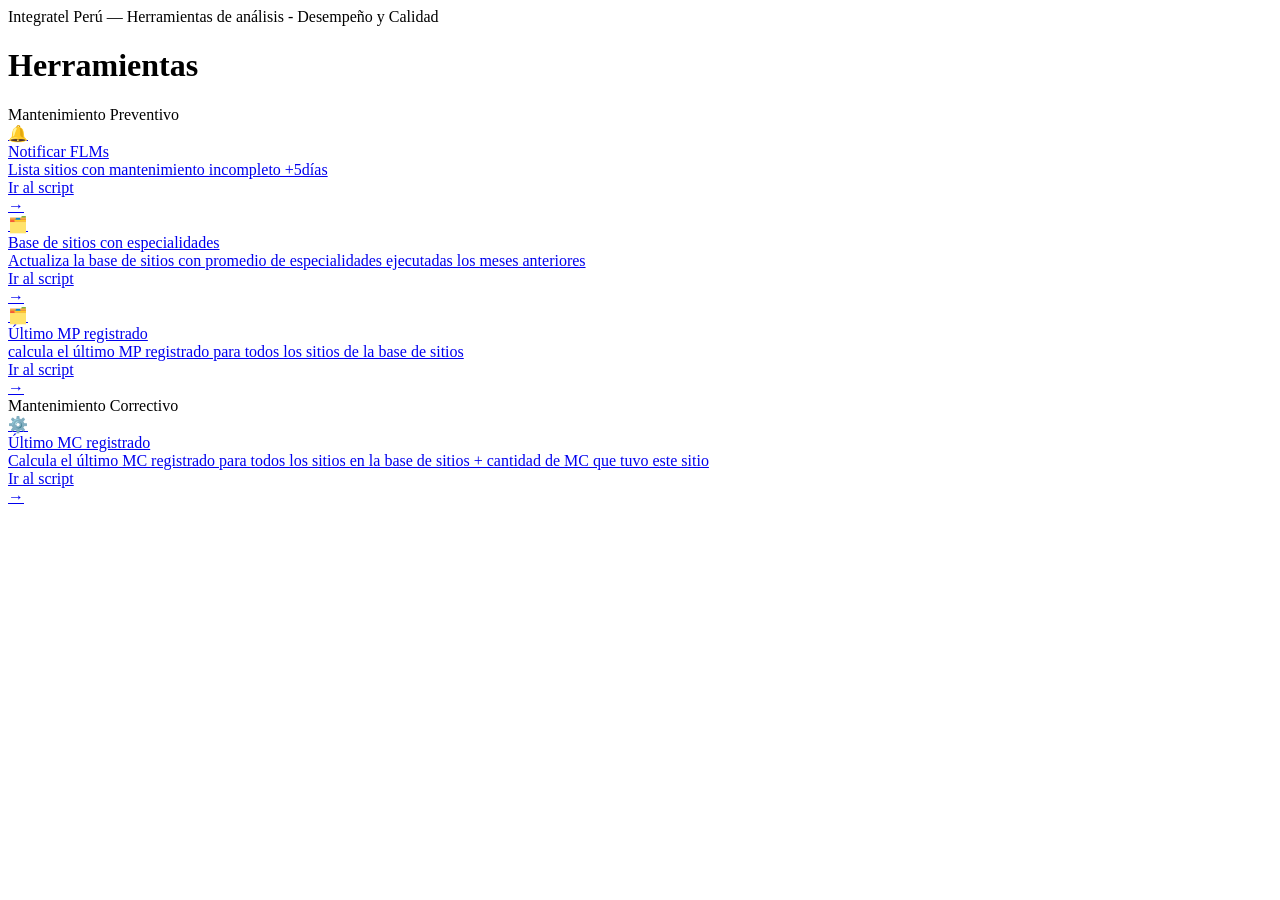
==== index.html @ 6bd82b21 "Create index.html" ====
<!DOCTYPE html>
<html lang="es">
<head>
    <meta charset="UTF-8">
    <meta name="viewport" content="width=device-width, initial-scale=1.0">
    <title>Maintenance Analysis Tools</title>
    <link href="https://fonts.googleapis.com/css2?family=DM+Serif+Display:ital@0;1&family=DM+Mono:wght@300;400;500&display=swap" rel="stylesheet">
    <link rel="stylesheet" href="style.css">
    
</head>
<body>
    <div class="wrapper">

        <header>
            <div class="eyebrow">Integratel Perú — Herramientas de análisis - Desempeño y Calidad</div>
            <h1>Herramientas<br><em></em></h1>
        </header>
 
        <!-- CATEGORÍA 1: Mantenimiento Preventivo -->
        <!-- Agregar "como modificar la pagina" -->
        <section class="category">
            <div class="category-header">
                <span class="category-label">Mantenimiento Preventivo</span>
                <div class="category-line"></div>
            </div>
            <div class="notebooks">
                <a class="notebook-card"
                # MODIFICAR USUARIO
                   href="vscode://file/C:/Users/lcadillom/OneDrive - Integratel Per%C3%BA/Proyectos/Base de sitios con especialidades/sitiosIncompletos.ipynb"
                   target="_blank">
                    <div class="nb-icon">🔔</div>
                    <div class="nb-content">
                        <div class="nb-name">Notificar FLMs</div>
                        <div class="nb-desc">Lista sitios con mantenimiento incompleto +5días </div>
                    </div>
                    <div class="nb-meta"><span class="nb-tag">Ir al script</span></div>
                    <div class="nb-arrow">→</div>
                </a>

                <a class="notebook-card"
                   href="vscode://file/C:/Users/lcadillom/OneDrive - Integratel Per%C3%BA/Proyectos/Base de sitios con especialidades/revisionEspecialidades.ipynb"
                   target="_blank">
                    <div class="nb-icon">🗂️</div>
                    <div class="nb-content">
                        <div class="nb-name">Base de sitios con especialidades</div>
                        <div class="nb-desc">Actualiza la base de sitios con promedio de especialidades ejecutadas los meses anteriores</div>
                    </div>
                    <div class="nb-meta"><span class="nb-tag">Ir al script</span></div>
                    <div class="nb-arrow">→</div>
                </a>

                
                <a class="notebook-card"href="vscode://file/C:/Users/lcadillom/OneDrive - Integratel Per%C3%BA/Proyectos/Base de sitios con especialidades/ultimoPreventivo.ipynb" target="_blank">
                    <div class="nb-icon">🗂️</div>
                    <div class="nb-content">
                        <div class="nb-name">Último MP registrado</div>
                        <div class="nb-desc">calcula el último MP registrado para todos los sitios de la base de sitios</div>
                    </div>
                    <div class="nb-meta"><span class="nb-tag">Ir al script</span></div>
                    <div class="nb-arrow">→</div>
                </a>
               
            </div>
        </section>

        <!-- CATEGORÍA 2: Mantenimiento Correctivo -->
        <section class="category">
            <div class="category-header">
                <span class="category-label">Mantenimiento Correctivo</span>
                <div class="category-line"></div>
            </div>
            <div class="notebooks">
                <!-- Agrega notebooks de Mantenimiento aquí -->
                <a class="notebook-card" href="vscode://file/C:/Users/lcadillom/OneDrive - Integratel Per%C3%BA/Proyectos/Base de sitios con especialidades/revisionCorrectivo.ipynb" ">
                    <div class="nb-icon">⚙️</div>
                    <div class="nb-content">
                        <div class="nb-name">Último MC registrado</div>
                        <div class="nb-desc">Calcula el último MC registrado para todos los sitios en la base de sitios + cantidad de MC que tuvo este sitio</div>
                    </div>
                    <div class="nb-meta"><span class="nb-tag">Ir al script</span></div>
                    <div class="nb-arrow">→</div>
                </a>
            </div>
        </section>

        <!-- CATEGORÍA 3: Reportes 
        <section class="category">
            <div class="category-header">
                <span class="category-label">Reportes</span>
                <div class="category-line"></div>
            </div>
            <div class="notebooks">
                <a class="notebook-card" href="#" style="pointer-events:none; opacity:0.4;">
                    <div class="nb-icon">📊</div>
                    <div class="nb-content">
                        <div class="nb-name">— próximamente —</div>
                        <div class="nb-desc">Notebooks de reportes en preparación</div>
                    </div>
                    <div class="nb-meta"><span class="nb-tag">pendiente</span></div>
                    <div class="nb-arrow">→</div>
                </a>
            </div>
        </section>
        -->
      
    </div>
</body>
</html>
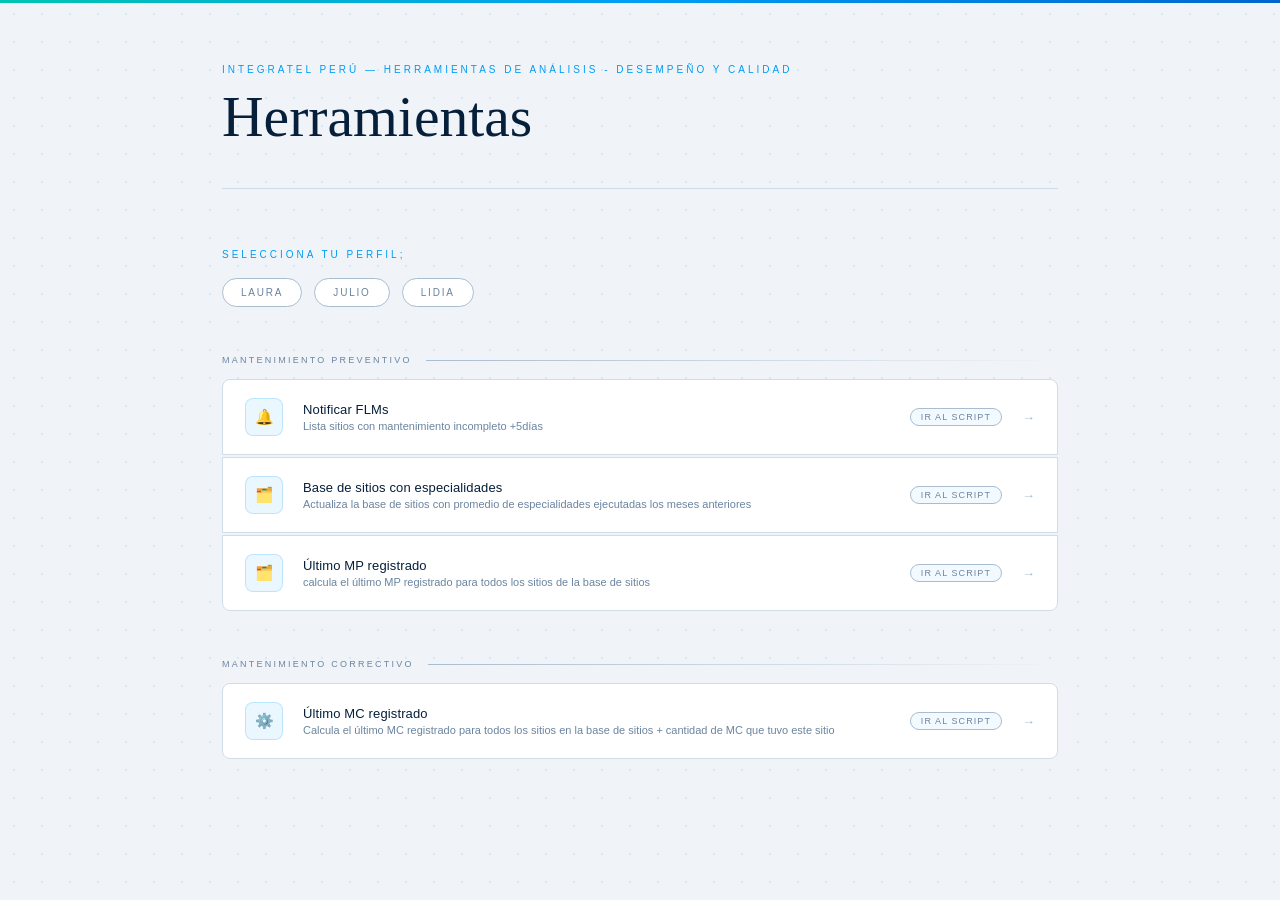
==== commit ef146bbe: "cambio de usuario con botón" ====
--- a/index.html
+++ b/index.html
@@ -3,18 +3,29 @@
 <head>
     <meta charset="UTF-8">
     <meta name="viewport" content="width=device-width, initial-scale=1.0">
-    <title>Maintenance Analysis Tools</title>
+    <title>Herramientas - D&C</title>
     <link href="https://fonts.googleapis.com/css2?family=DM+Serif+Display:ital@0;1&family=DM+Mono:wght@300;400;500&display=swap" rel="stylesheet">
     <link rel="stylesheet" href="style.css">
     
 </head>
 <body>
+    <script src="script.js"></script>
     <div class="wrapper">
 
         <header>
             <div class="eyebrow">Integratel Perú — Herramientas de análisis - Desempeño y Calidad</div>
-            <h1>Herramientas<br><em></em></h1>
+            <h1>Herramientas</h1>
         </header>
+
+        <section class="user-section">
+            <div class="eyebrow">Selecciona tu perfil;</div>
+
+            <div class="user-buttons">
+                <button class="user-btn" onclick="cambiarUsuario('lcadillom')">Laura</button>
+                <button class="user-btn" onclick="cambiarUsuario('jlopezh')">Julio</button>
+                <button class="user-btn" onclick="cambiarUsuario('...')">Lidia</button>
+            </div>
+        </section>
  
         <!-- CATEGORÍA 1: Mantenimiento Preventivo -->
         <!-- Agregar "como modificar la pagina" -->
--- a/style.css
+++ b/style.css
@@ -0,0 +1,361 @@
+:root {
+    --bg: #f0f4f8;
+    --surface: #ffffff;
+    --surface-2: #f5f9fc;
+    --border: #d0dce8;
+    --border-strong: #a8bdd0;
+    --accent: #019DF4;
+    --accent-dim: rgba(1, 157, 244, 0.08);
+    --accent-mid: rgba(1, 157, 244, 0.18);
+    --text: #061f3a;
+    --text-muted: #6b84a0;
+    --green: #00C4B3;
+}
+
+* {
+    margin: 0;
+    padding: 0;
+    box-sizing: border-box;
+}
+
+body {
+    background: var(--bg);
+    color: var(--text);
+    font-family: 'Jost', sans-serif;
+    min-height: 100vh;
+    padding: 0;
+    overflow-x: hidden;
+}
+
+/* Delicate dot pattern background */
+body::before {
+    content: '';
+    position: fixed;
+    inset: 0;
+    background-image: radial-gradient(circle, rgba(1,157,244,0.12) 1px, transparent 1px);
+    background-size: 28px 28px;
+    pointer-events: none;
+    z-index: 0;
+}
+
+/* Soft top bar accent — franja Movistar */
+body::after {
+    content: '';
+    position: fixed;
+    top: 0;
+    left: 0;
+    right: 0;
+    height: 3px;
+    background: linear-gradient(90deg, #00C4B3, #019DF4, #0066CC);
+    z-index: 10;
+}
+
+.wrapper {
+    position: relative;
+    z-index: 1;
+    max-width: 900px;
+    margin: 0 auto;
+    padding: 64px 32px 80px;
+}
+
+/* Header */
+header {
+    margin-bottom: 60px;
+    border-bottom: 1px solid var(--border);
+    padding-bottom: 40px;
+}
+
+.eyebrow {
+    font-size: 10px;
+    letter-spacing: 0.3em;
+    text-transform: uppercase;
+    color: var(--accent);
+    font-weight: 500;
+    margin-bottom: 10px;
+}
+
+h1 {
+    font-family: 'Cormorant Garamond', serif;
+    font-size: clamp(2.4rem, 5vw, 3.6rem);
+    font-weight: 300;
+    line-height: 1.1;
+    color: var(--text);
+}
+
+h1 em {
+    font-style: italic;
+    font-weight: 400;
+    color: var(--accent);
+}
+
+.subtitle {
+    font-size: 11px;
+    color: var(--text-muted);
+    letter-spacing: 0.08em;
+    margin-top: 18px;
+    font-weight: 300;
+}
+
+/* Categories */
+.category {
+    margin-bottom: 48px;
+    opacity: 0;
+    transform: translateY(14px);
+    animation: fadeUp 0.5s ease forwards;
+}
+
+.category:nth-child(1) { animation-delay: 0.1s; }
+.category:nth-child(2) { animation-delay: 0.2s; }
+.category:nth-child(3) { animation-delay: 0.3s; }
+.category:nth-child(4) { animation-delay: 0.4s; }
+
+@keyframes fadeUp {
+    to { opacity: 1; transform: translateY(0); }
+}
+
+.category-header {
+    display: flex;
+    align-items: center;
+    gap: 14px;
+    margin-bottom: 14px;
+}
+
+.category-label {
+    font-size: 9px;
+    letter-spacing: 0.25em;
+    text-transform: uppercase;
+    color: var(--text-muted);
+    font-weight: 500;
+    white-space: nowrap;
+}
+
+.category-line {
+    flex: 1;
+    height: 1px;
+    background: linear-gradient(90deg, var(--border-strong), transparent);
+}
+
+/* Notebook cards */
+.notebooks {
+    display: grid;
+    gap: 2px;
+}
+
+.notebook-card {
+    display: flex;
+    align-items: center;
+    gap: 20px;
+    padding: 18px 22px;
+    background: var(--surface);
+    border: 1px solid var(--border);
+    text-decoration: none;
+    transition: all 0.25s ease;
+    position: relative;
+    overflow: hidden;
+}
+
+.notebook-card:first-child {
+    border-radius: 8px 8px 0 0;
+}
+
+.notebook-card:last-child {
+    border-radius: 0 0 8px 8px;
+}
+
+.notebook-card:only-child {
+    border-radius: 8px;
+}
+
+.notebook-card::before {
+    content: '';
+    position: absolute;
+    left: 0;
+    top: 0;
+    bottom: 0;
+    width: 3px;
+    background: linear-gradient(180deg, #00C4B3, #019DF4);
+    transform: scaleY(0);
+    transition: transform 0.25s ease;
+    border-radius: 0 2px 2px 0;
+}
+
+.notebook-card:hover {
+    background: var(--surface-2);
+    border-color: rgba(1,157,244,0.35);
+    box-shadow: 0 2px 16px rgba(1,157,244,0.1);
+}
+
+.notebook-card:hover::before {
+    transform: scaleY(1);
+}
+
+.nb-icon {
+    width: 38px;
+    height: 38px;
+    background: var(--accent-dim);
+    border: 1px solid rgba(1,157,244,0.2);
+    border-radius: 8px;
+    display: flex;
+    align-items: center;
+    justify-content: center;
+    flex-shrink: 0;
+    font-size: 15px;
+    transition: all 0.25s ease;
+}
+
+.notebook-card:hover .nb-icon {
+    background: var(--accent-mid);
+    border-color: rgba(1,157,244,0.4);
+}
+
+.nb-content {
+    flex: 1;
+    min-width: 0;
+}
+
+.nb-name {
+    font-size: 13px;
+    font-weight: 500;
+    color: var(--text);
+    white-space: nowrap;
+    overflow: hidden;
+    text-overflow: ellipsis;
+    transition: color 0.2s;
+    letter-spacing: 0.01em;
+}
+
+.notebook-card:hover .nb-name {
+    color: var(--accent);
+}
+
+.nb-desc {
+    font-size: 11px;
+    color: var(--text-muted);
+    margin-top: 3px;
+    white-space: nowrap;
+    overflow: hidden;
+    text-overflow: ellipsis;
+    font-weight: 300;
+}
+
+.nb-meta {
+    font-size: 10px;
+    color: var(--text-muted);
+    flex-shrink: 0;
+    text-align: right;
+}
+
+.nb-tag {
+    display: inline-block;
+    padding: 3px 10px;
+    border: 1px solid var(--border-strong);
+    border-radius: 20px;
+    font-size: 9px;
+    letter-spacing: 0.12em;
+    text-transform: uppercase;
+    color: var(--text-muted);
+    background: rgba(1,157,244,0.05);
+}
+
+.nb-arrow {
+    color: var(--border-strong);
+    font-size: 13px;
+    flex-shrink: 0;
+    transition: all 0.25s ease;
+}
+
+.notebook-card:hover .nb-arrow {
+    color: var(--accent);
+    transform: translateX(4px);
+}
+
+/* Footer */
+footer {
+    margin-top: 72px;
+    padding-top: 24px;
+    border-top: 1px solid var(--border);
+    display: flex;
+    justify-content: space-between;
+    align-items: center;
+}
+
+.footer-text {
+    font-size: 10px;
+    color: var(--text-muted);
+    letter-spacing: 0.12em;
+    font-weight: 300;
+}
+
+.status-dot {
+    width: 6px;
+    height: 6px;
+    background: var(--green);
+    border-radius: 50%;
+    display: inline-block;
+    margin-right: 7px;
+    animation: pulse 2.5s ease infinite;
+}
+
+@keyframes pulse {
+    0%, 100% { opacity: 1; }
+    50% { opacity: 0.3; }
+}
+
+/* ===== Selector de usuario ===== */
+
+.user-section {
+    margin-bottom: 48px;
+}
+
+.user-buttons {
+    display: flex;
+    gap: 12px;
+    margin-top: 18px;
+    flex-wrap: wrap;
+}
+
+.user-btn {
+    padding: 8px 18px;
+    font-size: 10px;
+    letter-spacing: 0.18em;
+    text-transform: uppercase;
+    font-weight: 500;
+    border-radius: 20px;
+    border: 1px solid var(--border-strong);
+    background: var(--surface);
+    color: var(--text-muted);
+    cursor: pointer;
+    transition: all 0.25s ease;
+    position: relative;
+    overflow: hidden;
+}
+
+.user-btn:hover {
+    background: var(--accent-dim);
+    border-color: rgba(1,157,244,0.4);
+    color: var(--accent);
+}
+
+.user-btn.active {
+    background: var(--accent-mid);
+    border-color: var(--accent);
+    color: var(--accent);
+}
+
+.user-btn::after {
+    content: '';
+    position: absolute;
+    inset: 0;
+    background: linear-gradient(
+        120deg,
+        transparent 0%,
+        rgba(1,157,244,0.15) 50%,
+        transparent 100%
+    );
+    transform: translateX(-100%);
+    transition: transform 0.4s ease;
+}
+
+.user-btn:hover::after {
+    transform: translateX(100%);
+}
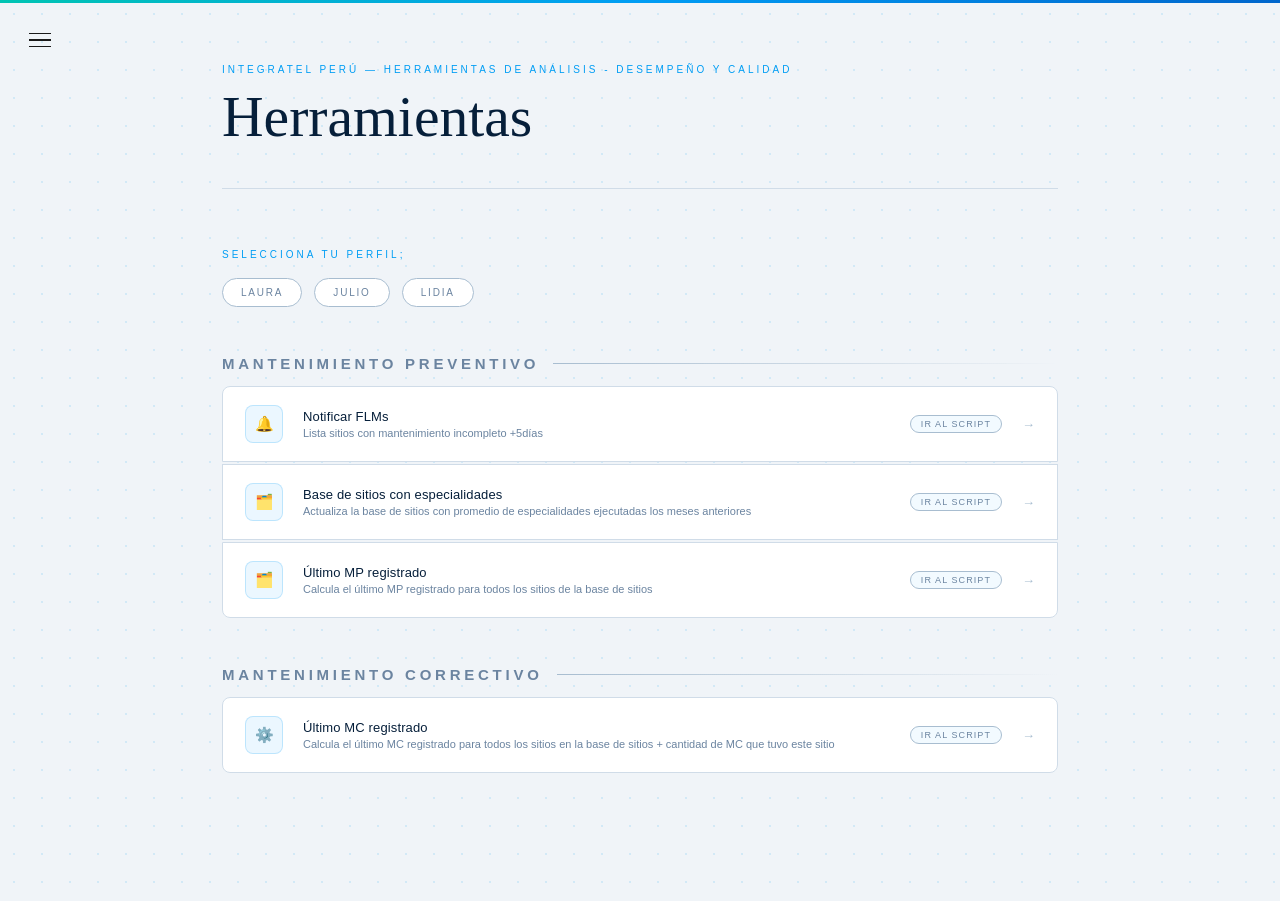
==== commit 92e341a1: "agregue side menu e instrucciones" ====
--- a/index.html
+++ b/index.html
@@ -6,9 +6,32 @@
     <title>Herramientas - D&C</title>
     <link href="https://fonts.googleapis.com/css2?family=DM+Serif+Display:ital@0;1&family=DM+Mono:wght@300;400;500&display=swap" rel="stylesheet">
     <link rel="stylesheet" href="style.css">
-    
+
 </head>
 <body>
+
+    <button class="hamburger" id="hamburger" aria-label="Abrir menú" onclick="toggleSidebar()">
+        <span></span><span></span><span></span>
+    </button>
+
+    <div class="sidebar-overlay" id="overlay" onclick="closeSidebar()"></div>
+
+    <aside class="sidebar" id="sidebar">
+        <div class="sidebar-brand">Integratel Perú<br>Desempeño &amp; Calidad</div>
+        <nav class="sidebar-nav">
+            <a class="sidebar-link active" href="index.html">
+                <span class="sl-left"><span class="sl-num">01</span>Herramientas</span>
+                <span class="sl-arrow">→</span>
+            </a>
+            
+            <a class="sidebar-link" href="instrucciones.html">
+                <span class="sl-left"><span class="sl-num">03</span>Instrucciones</span>
+                <span class="sl-arrow">→</span>
+            </a>
+        </nav>
+        <div class="sidebar-footer">Herramientas<br>de análisis</div>
+    </aside>
+
     <script src="script.js"></script>
     <div class="wrapper">
 
@@ -19,38 +42,29 @@
 
         <section class="user-section">
             <div class="eyebrow">Selecciona tu perfil;</div>
-
             <div class="user-buttons">
                 <button class="user-btn" onclick="cambiarUsuario('lcadillom')">Laura</button>
                 <button class="user-btn" onclick="cambiarUsuario('jlopezh')">Julio</button>
                 <button class="user-btn" onclick="cambiarUsuario('...')">Lidia</button>
             </div>
         </section>
- 
-        <!-- CATEGORÍA 1: Mantenimiento Preventivo -->
-        <!-- Agregar "como modificar la pagina" -->
+
         <section class="category">
             <div class="category-header">
                 <span class="category-label">Mantenimiento Preventivo</span>
                 <div class="category-line"></div>
             </div>
             <div class="notebooks">
-                <a class="notebook-card"
-                # MODIFICAR USUARIO
-                   href="vscode://file/C:/Users/lcadillom/OneDrive - Integratel Per%C3%BA/Proyectos/Base de sitios con especialidades/sitiosIncompletos.ipynb"
-                   target="_blank">
+                <a class="notebook-card" href="vscode://file/C:/Users/lcadillom/OneDrive - Integratel Per%C3%BA/Proyectos/Base de sitios con especialidades/sitiosIncompletos.ipynb" target="_blank">
                     <div class="nb-icon">🔔</div>
                     <div class="nb-content">
                         <div class="nb-name">Notificar FLMs</div>
-                        <div class="nb-desc">Lista sitios con mantenimiento incompleto +5días </div>
+                        <div class="nb-desc">Lista sitios con mantenimiento incompleto +5días</div>
                     </div>
                     <div class="nb-meta"><span class="nb-tag">Ir al script</span></div>
                     <div class="nb-arrow">→</div>
                 </a>
-
-                <a class="notebook-card"
-                   href="vscode://file/C:/Users/lcadillom/OneDrive - Integratel Per%C3%BA/Proyectos/Base de sitios con especialidades/revisionEspecialidades.ipynb"
-                   target="_blank">
+                <a class="notebook-card" href="vscode://file/C:/Users/lcadillom/OneDrive - Integratel Per%C3%BA/Proyectos/Base de sitios con especialidades/revisionEspecialidades.ipynb" target="_blank">
                     <div class="nb-icon">🗂️</div>
                     <div class="nb-content">
                         <div class="nb-name">Base de sitios con especialidades</div>
@@ -59,30 +73,25 @@
                     <div class="nb-meta"><span class="nb-tag">Ir al script</span></div>
                     <div class="nb-arrow">→</div>
                 </a>
-
-                
-                <a class="notebook-card"href="vscode://file/C:/Users/lcadillom/OneDrive - Integratel Per%C3%BA/Proyectos/Base de sitios con especialidades/ultimoPreventivo.ipynb" target="_blank">
+                <a class="notebook-card" href="vscode://file/C:/Users/lcadillom/OneDrive - Integratel Per%C3%BA/Proyectos/Base de sitios con especialidades/ultimoPreventivo.ipynb" target="_blank">
                     <div class="nb-icon">🗂️</div>
                     <div class="nb-content">
                         <div class="nb-name">Último MP registrado</div>
-                        <div class="nb-desc">calcula el último MP registrado para todos los sitios de la base de sitios</div>
+                        <div class="nb-desc">Calcula el último MP registrado para todos los sitios de la base de sitios</div>
                     </div>
                     <div class="nb-meta"><span class="nb-tag">Ir al script</span></div>
                     <div class="nb-arrow">→</div>
                 </a>
-               
             </div>
         </section>
 
-        <!-- CATEGORÍA 2: Mantenimiento Correctivo -->
         <section class="category">
             <div class="category-header">
                 <span class="category-label">Mantenimiento Correctivo</span>
                 <div class="category-line"></div>
             </div>
             <div class="notebooks">
-                <!-- Agrega notebooks de Mantenimiento aquí -->
-                <a class="notebook-card" href="vscode://file/C:/Users/lcadillom/OneDrive - Integratel Per%C3%BA/Proyectos/Base de sitios con especialidades/revisionCorrectivo.ipynb" ">
+                <a class="notebook-card" href="vscode://file/C:/Users/lcadillom/OneDrive - Integratel Per%C3%BA/Proyectos/Base de sitios con especialidades/revisionCorrectivo.ipynb">
                     <div class="nb-icon">⚙️</div>
                     <div class="nb-content">
                         <div class="nb-name">Último MC registrado</div>
@@ -94,26 +103,10 @@
             </div>
         </section>
 
-        <!-- CATEGORÍA 3: Reportes 
-        <section class="category">
-            <div class="category-header">
-                <span class="category-label">Reportes</span>
-                <div class="category-line"></div>
-            </div>
-            <div class="notebooks">
-                <a class="notebook-card" href="#" style="pointer-events:none; opacity:0.4;">
-                    <div class="nb-icon">📊</div>
-                    <div class="nb-content">
-                        <div class="nb-name">— próximamente —</div>
-                        <div class="nb-desc">Notebooks de reportes en preparación</div>
-                    </div>
-                    <div class="nb-meta"><span class="nb-tag">pendiente</span></div>
-                    <div class="nb-arrow">→</div>
-                </a>
-            </div>
-        </section>
-        -->
-      
     </div>
+
+    <script>
+        
+    </script>
 </body>
 </html>
--- a/style.css
+++ b/style.css
@@ -121,11 +121,11 @@
 }
 
 .category-label {
-    font-size: 9px;
+    font-size: 15px;
     letter-spacing: 0.25em;
     text-transform: uppercase;
     color: var(--text-muted);
-    font-weight: 500;
+    font-weight: 800;
     white-space: nowrap;
 }
 
@@ -358,4 +358,169 @@
 
 .user-btn:hover::after {
     transform: translateX(100%);
-}+}
+
+/* ===== Instructions page ===== */
+
+.instructions-section {
+    margin-top: 32px;
+    background: var(--surface);
+    border: 1px solid var(--border);
+    border-radius: 10px;
+    padding: 28px 32px;
+    box-shadow: 0 2px 18px rgba(1,157,244,0.06);
+    position: relative;
+    overflow: hidden;
+    opacity: 0;
+    transform: translateY(14px);
+    animation: fadeUp 0.5s ease forwards;
+}
+
+.instructions-section::before {
+    content: '';
+    position: absolute;
+    left: 0;
+    top: 0;
+    bottom: 0;
+    width: 3px;
+    background: linear-gradient(180deg, #00C4B3, #019DF4);
+    border-radius: 0 2px 2px 0;
+}
+
+.instructions-title {
+    font-size: 12px;
+    letter-spacing: 0.2em;
+    text-transform: uppercase;
+    font-weight: 500;
+    color: var(--accent);
+    margin-bottom: 20px;
+}
+
+.instructions-section ol {
+    list-style: none;
+    counter-reset: step;
+    display: grid;
+    gap: 14px;
+    margin-top: 8px;
+}
+
+.instructions-section li {
+    counter-increment: step;
+    position: relative;
+    padding-left: 38px;
+    font-size: 12px;
+    line-height: 1.6;
+    color: var(--text-muted);
+}
+
+.instructions-section li::before {
+    content: counter(step);
+    position: absolute;
+    left: 0;
+    top: 2px;
+    width: 22px;
+    height: 22px;
+    border-radius: 50%;
+    background: var(--accent-dim);
+    border: 1px solid rgba(1,157,244,0.3);
+    color: var(--accent);
+    font-size: 10px;
+    font-weight: 500;
+    display: flex;
+    align-items: center;
+    justify-content: center;
+}
+
+        /* ══ HAMBURGER ══ */
+.hamburger {
+    position: fixed;
+    top: 1.4rem;
+    left: 1.4rem;
+    z-index: 200;
+    width: 2.2rem;
+    height: 2.2rem;
+    display: flex;
+    flex-direction: column;
+    justify-content: center;
+    align-items: center;
+    gap: 5px;
+    cursor: pointer;
+    background: none;
+    border: none;
+    padding: 0;
+}
+.hamburger span {
+    display: block;
+    width: 22px;
+    height: 1.5px;
+    background: var(--fg, #1a1a1a);
+    transition: transform 0.35s cubic-bezier(.77,0,.18,1),
+                opacity 0.25s ease,
+                width 0.3s ease;
+    transform-origin: center;
+}
+.hamburger.open span:nth-child(1) { transform: translateY(6.5px) rotate(45deg); }
+.hamburger.open span:nth-child(2) { opacity: 0; width: 0; }
+.hamburger.open span:nth-child(3) { transform: translateY(-6.5px) rotate(-45deg); }
+
+/* ══ OVERLAY ══ */
+.sidebar-overlay {
+    position: fixed;
+    inset: 0;
+    z-index: 180;
+    background: rgba(10,8,5,0.25);
+    opacity: 0;
+    pointer-events: none;
+    transition: opacity 0.35s ease;
+}
+.sidebar-overlay.open { opacity: 1; pointer-events: all; }
+
+/* ══ SIDEBAR ══ */
+.sidebar {
+    position: fixed;
+    top: 0; left: 0;
+    z-index: 190;
+    width: 260px;
+    height: 100vh;
+    background: #faf9f7;
+    border-right: 1px solid #e0ddd8;
+    display: flex;
+    flex-direction: column;
+    padding: 5rem 2rem 2rem 2rem;
+    transform: translateX(-100%);
+    transition: transform 0.38s cubic-bezier(.77,0,.18,1);
+}
+.sidebar.open { transform: translateX(0); box-shadow: 8px 0 32px rgba(0,0,0,0.08); }
+.sidebar-brand { font-family: 'DM Mono', monospace; font-size: 0.6rem; letter-spacing: 0.14em; text-transform: uppercase; color: #aaa; margin-bottom: 2.5rem; line-height: 1.7; }
+.sidebar-nav { display: flex; flex-direction: column; gap: 0; flex: 1; }
+.sidebar-link { font-family: 'DM Serif Display', serif; font-size: 1.5rem; color: #ccc; text-decoration: none; padding: 0.65rem 0; border-bottom: 1px solid transparent; display: flex; align-items: center; justify-content: space-between; transition: color 0.2s, border-color 0.2s; }
+.sidebar-link:hover { color: #1a1a1a; border-bottom-color: #e0ddd8; }
+.sidebar-link.active { color: #1a1a1a; border-bottom-color: #1a1a1a; }
+.sidebar-link .sl-left { display: flex; align-items: baseline; gap: 0.4rem; }
+.sl-num { font-family: 'DM Mono', monospace; font-size: 0.55rem; color: #ccc; letter-spacing: 0.06em; }
+.sl-arrow { font-family: 'DM Mono', monospace; font-size: 0.75rem; opacity: 0; transform: translateX(-5px); transition: opacity 0.2s, transform 0.2s; color: #1a1a1a; }
+.sidebar-link:hover .sl-arrow, .sidebar-link.active .sl-arrow { opacity: 1; transform: translateX(0); }
+.sidebar-footer { font-family: 'DM Mono', monospace; font-size: 0.58rem; color: #ccc; letter-spacing: 0.08em; line-height: 1.8; }
+
+/* ══ INSTRUCCIONES ══ */
+.instr-section { margin-bottom: 3.5rem; }
+.instr-intro { font-family: 'DM Mono', monospace; font-size: 0.8rem; font-weight: 300; color: #888; line-height: 1.8; max-width: 620px; margin-bottom: 2.5rem; }
+.step-list { display: flex; flex-direction: column; gap: 0; }
+.step { display: grid; grid-template-columns: 2.5rem 1fr; gap: 1.25rem; padding: 1.5rem 0; border-bottom: 1px solid #e0ddd8; align-items: start; }
+.step:first-child { border-top: 1px solid #e0ddd8; }
+.step-num { font-family: 'DM Mono', monospace; font-size: 0.65rem; color: #aaa; padding-top: 0.2rem; letter-spacing: 0.05em; }
+.step-title { font-family: 'DM Serif Display', serif; font-size: 1.05rem; color: #1a1a1a; margin-bottom: 0.4rem; }
+.step-desc { font-family: 'DM Mono', monospace; font-size: 0.74rem; font-weight: 300; color: #888; line-height: 1.7; }
+.step-code { font-family: 'DM Mono', monospace; font-size: 0.72rem; background: #faf9f7; border: 1px solid #e0ddd8; border-left: 3px solid #1a1a1a; padding: 0.6rem 0.9rem; margin-top: 0.6rem; color: #1a1a1a; white-space: pre-wrap; word-break: break-all; }
+.step-note { display: inline-flex; align-items: center; gap: 0.4rem; margin-top: 0.6rem; font-family: 'DM Mono', monospace; font-size: 0.68rem; color: #aaa; }
+.step-note::before { content: '→'; }
+
+/* ══ FAQ ══ */
+.faq-list { display: flex; flex-direction: column; gap: 0; }
+.faq-item { border-bottom: 1px solid #e0ddd8; overflow: hidden; }
+.faq-item:first-child { border-top: 1px solid #e0ddd8; }
+.faq-q { font-family: 'DM Mono', monospace; font-size: 0.78rem; font-weight: 500; color: #1a1a1a; padding: 1rem 0; cursor: pointer; display: flex; justify-content: space-between; align-items: center; user-select: none; }
+.faq-q::after { content: '+'; font-size: 1rem; color: #aaa; transition: transform 0.2s; }
+.faq-item.open .faq-q::after { transform: rotate(45deg); }
+.faq-a { font-family: 'DM Mono', monospace; font-size: 0.73rem; font-weight: 300; color: #888; line-height: 1.75; max-height: 0; overflow: hidden; transition: max-height 0.3s ease, padding 0.3s ease; }
+.faq-item.open .faq-a { max-height: 300px; padding-bottom: 1rem; }
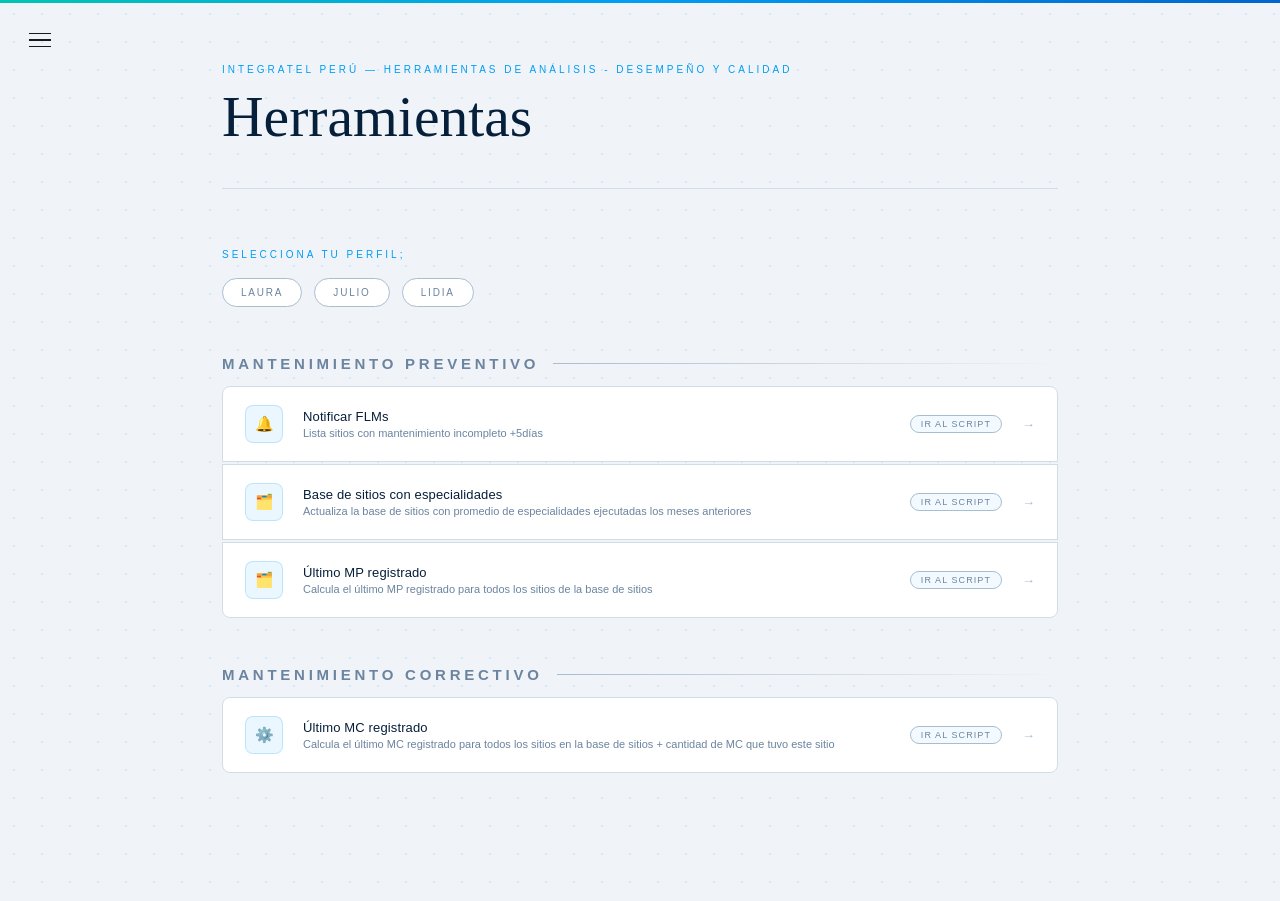
==== commit 6529deef: "se agrego los requisitos para funcionamiento" ====
--- a/index.html
+++ b/index.html
@@ -25,7 +25,11 @@
             </a>
             
             <a class="sidebar-link" href="instrucciones.html">
-                <span class="sl-left"><span class="sl-num">03</span>Instrucciones</span>
+                <span class="sl-left"><span class="sl-num">02</span>Instrucciones</span>
+                <span class="sl-arrow">→</span>
+            </a>
+            <a class="sidebar-link" href="requisitos.html">
+                <span class="sl-left"><span class="sl-num">03</span>Requisitos</span>
                 <span class="sl-arrow">→</span>
             </a>
         </nav>
